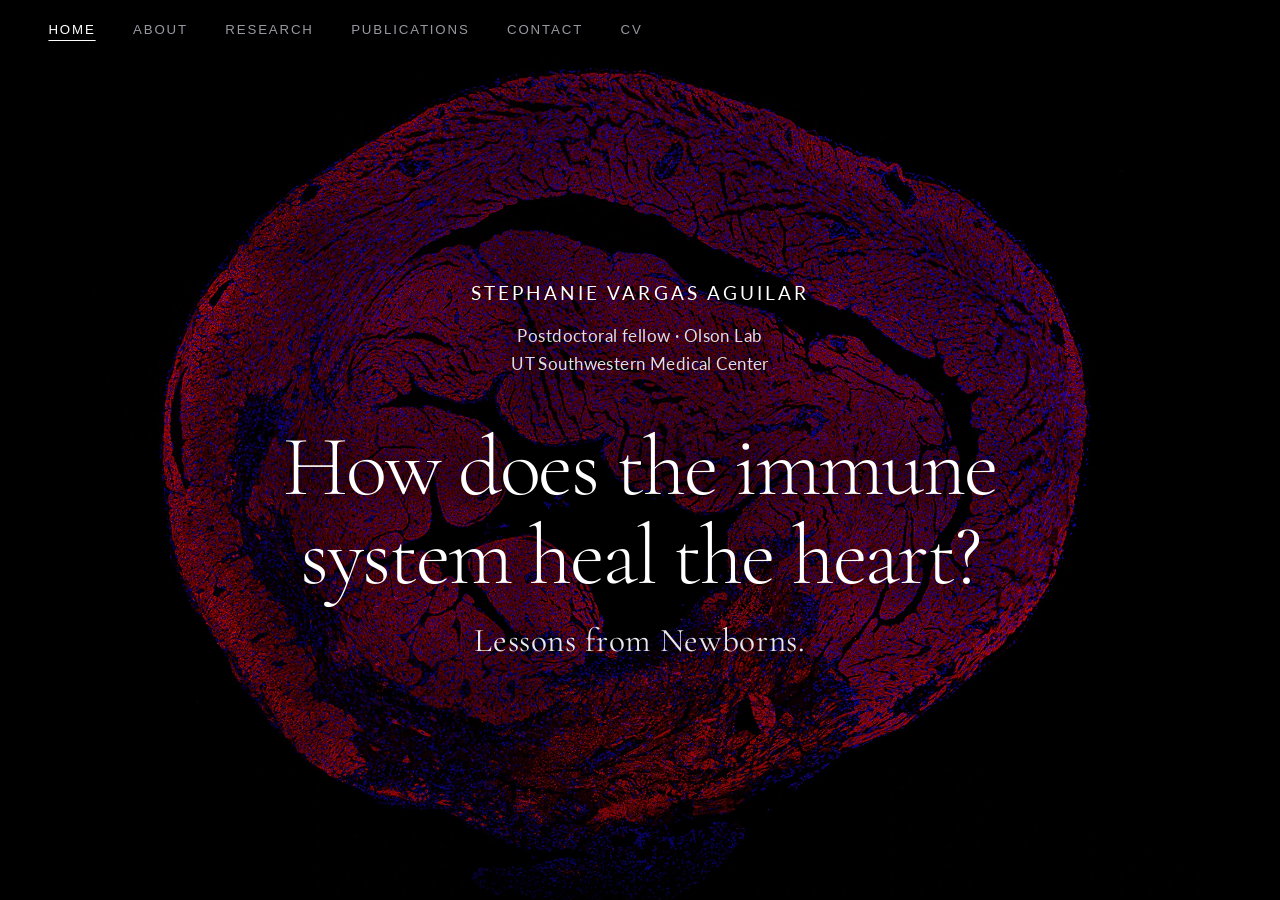
==== docs/index.html @ ab143a46 "Separate research and publications pages" ====
<!DOCTYPE html>
<html xmlns="http://www.w3.org/1999/xhtml" lang="en" xml:lang="en"><head>

<meta charset="utf-8">
<meta name="generator" content="quarto-1.9.36">

<meta name="viewport" content="width=device-width, initial-scale=1.0, user-scalable=yes">


<title>Stephanie Vargas Aguilar</title>
<style>
/* Default styles provided by pandoc.
** See https://pandoc.org/MANUAL.html#variables-for-html for config info.
*/
code{white-space: pre-wrap;}
span.smallcaps{font-variant: small-caps;}
div.columns{display: flex; gap: min(4vw, 1.5em);}
div.column{flex: auto; overflow-x: auto;}
div.hanging-indent{margin-left: 1.5em; text-indent: -1.5em;}
ul.task-list{list-style: none;}
ul.task-list li input[type="checkbox"] {
  width: 0.8em;
  margin: 0 0.8em 0.2em -1em; /* quarto-specific, see https://github.com/quarto-dev/quarto-cli/issues/4556 */ 
  vertical-align: middle;
}
</style>


<script src="site_libs/quarto-nav/quarto-nav.js"></script>
<script src="site_libs/quarto-nav/headroom.min.js"></script>
<script src="site_libs/clipboard/clipboard.min.js"></script>
<script src="site_libs/quarto-html/quarto.js" type="module"></script>
<script src="site_libs/quarto-html/tabsets/tabsets.js" type="module"></script>
<script src="site_libs/quarto-html/popper.min.js"></script>
<script src="site_libs/quarto-html/tippy.umd.min.js"></script>
<script src="site_libs/quarto-html/anchor.min.js"></script>
<link href="site_libs/quarto-html/tippy.css" rel="stylesheet">
<link href="site_libs/quarto-html/quarto-syntax-highlighting-845c23b38eaddc0f92fda52bfe77a8c8.css" rel="stylesheet" id="quarto-text-highlighting-styles">
<script src="site_libs/bootstrap/bootstrap.min.js"></script>
<link href="site_libs/bootstrap/bootstrap-icons.css" rel="stylesheet">
<link href="site_libs/bootstrap/bootstrap-0f246d23da5e783f6cfb48ce2b3e49b4.min.css" rel="stylesheet" append-hash="true" id="quarto-bootstrap" data-mode="light">
<script id="quarto-search-options" type="application/json">{
  "language": {
    "search-no-results-text": "No results",
    "search-matching-documents-text": "matching documents",
    "search-copy-link-title": "Copy link to search",
    "search-hide-matches-text": "Hide additional matches",
    "search-more-match-text": "more match in this document",
    "search-more-matches-text": "more matches in this document",
    "search-clear-button-title": "Clear",
    "search-text-placeholder": "",
    "search-detached-cancel-button-title": "Cancel",
    "search-submit-button-title": "Submit",
    "search-label": "Search"
  }
}</script>
<!-- Icon set. Quarto's `favicon:` key is deliberately NOT set: it emits a
     second rel="icon" and two competing ones make the browser's choice
     ambiguous. Order matters — SVG first, .ico as the declared alternate. -->
<link rel="icon" type="image/svg+xml" href="./images/favicon.svg">
<link rel="alternate icon" type="image/x-icon" href="./images/favicon.ico">
<link rel="apple-touch-icon" href="./images/apple-touch-icon.png">


</head>

<body class="nav-fixed quarto-light">

<div id="quarto-search-results"></div>
  <header id="quarto-header" class="headroom fixed-top">
    <nav class="navbar navbar-expand-lg " data-bs-theme="dark">
      <div class="navbar-container container-fluid">
          <button class="navbar-toggler" type="button" data-bs-toggle="collapse" data-bs-target="#navbarCollapse" aria-controls="navbarCollapse" role="menu" aria-expanded="false" aria-label="Toggle navigation" onclick="if (window.quartoToggleHeadroom) { window.quartoToggleHeadroom(); }">
  <span class="navbar-toggler-icon"></span>
</button>
          <div class="collapse navbar-collapse" id="navbarCollapse">
            <ul class="navbar-nav navbar-nav-scroll me-auto">
  <li class="nav-item">
    <a class="nav-link active" href="./index.html" aria-current="page"> 
<span class="menu-text">Home</span></a>
  </li>  
  <li class="nav-item">
    <a class="nav-link" href="./about.html"> 
<span class="menu-text">About</span></a>
  </li>  
  <li class="nav-item">
    <a class="nav-link" href="./research.html"> 
<span class="menu-text">Research</span></a>
  </li>  
  <li class="nav-item">
    <a class="nav-link" href="./publications.html"> 
<span class="menu-text">Publications</span></a>
  </li>  
  <li class="nav-item">
    <a class="nav-link" href="./contact.html"> 
<span class="menu-text">Contact</span></a>
  </li>  
  <li class="nav-item">
    <a class="nav-link" href="./files/vargas-aguilar_cv.pdf" target="_blank"> 
<span class="menu-text">CV</span></a>
  </li>  
</ul>
          </div> <!-- /navcollapse -->
            <div class="quarto-navbar-tools">
</div>
      </div> <!-- /container-fluid -->
    </nav>
</header>
<!-- content -->
<div id="quarto-content" class="quarto-container page-columns page-rows-contents page-layout-full page-navbar">
<!-- sidebar -->
<!-- margin-sidebar -->
    
<!-- main -->
<main class="content column-page" id="quarto-document-content"><header id="title-block-header" class="quarto-title-block"></header>




<div class="hero">
<div class="hero-inner">
<p><span class="hero-name">Stephanie Vargas Aguilar</span></p>
<p><span class="hero-role">Postdoctoral fellow · Olson Lab</span></p>
<p><span class="hero-affiliation">UT Southwestern Medical Center</span></p>
<p><span class="hero-question" role="heading" aria-level="1">How does the immune system heal the heart?</span></p>
<p><span class="hero-subtitle">Lessons from Newborns.</span></p>
</div>
<div class="hero-visual">
<picture>
  <source type="image/webp" srcset="images/heart-960.webp 960w, images/heart.webp 1884w" sizes="(min-aspect-ratio: 1884/1516) 88vw, 109svh">
  <img class="hero-image" src="images/Heart.jpg" width="1884" height="1516" alt="Microscopy image of a heart tissue section, with intricate red fibers and blue puncta against a black background." fetchpriority="high" decoding="async">
</picture>
</div>
</div>



</main> <!-- /main -->
<script id="quarto-html-after-body" type="application/javascript">
  window.document.addEventListener("DOMContentLoaded", function (event) {
    const icon = "";
    const anchorJS = new window.AnchorJS();
    anchorJS.options = {
      placement: 'right',
      icon: icon
    };
    anchorJS.add('.anchored');
    const isCodeAnnotation = (el) => {
      for (const clz of el.classList) {
        if (clz.startsWith('code-annotation-')) {                     
          return true;
        }
      }
      return false;
    }
    const onCopySuccess = function(e) {
      // button target
      const button = e.trigger;
      // don't keep focus
      button.blur();
      // flash "checked"
      button.classList.add('code-copy-button-checked');
      var currentTitle = button.getAttribute("title");
      button.setAttribute("title", "Copied!");
      let tooltip;
      if (window.bootstrap) {
        button.setAttribute("data-bs-toggle", "tooltip");
        button.setAttribute("data-bs-placement", "left");
        button.setAttribute("data-bs-title", "Copied!");
        tooltip = new bootstrap.Tooltip(button, 
          { trigger: "manual", 
            customClass: "code-copy-button-tooltip",
            offset: [0, -8]});
        tooltip.show();    
      }
      setTimeout(function() {
        if (tooltip) {
          tooltip.hide();
          button.removeAttribute("data-bs-title");
          button.removeAttribute("data-bs-toggle");
          button.removeAttribute("data-bs-placement");
        }
        button.setAttribute("title", currentTitle);
        button.classList.remove('code-copy-button-checked');
      }, 1000);
      // clear code selection
      e.clearSelection();
    }
    const getTextToCopy = function(trigger) {
      const outerScaffold = trigger.parentElement.cloneNode(true);
      const codeEl = outerScaffold.querySelector('code');
      for (const childEl of codeEl.children) {
        if (isCodeAnnotation(childEl)) {
          childEl.remove();
        }
      }
      return codeEl.innerText;
    }
    const clipboard = new window.ClipboardJS('.code-copy-button:not([data-in-quarto-modal])', {
      text: getTextToCopy
    });
    clipboard.on('success', onCopySuccess);
    if (window.document.getElementById('quarto-embedded-source-code-modal')) {
      const clipboardModal = new window.ClipboardJS('.code-copy-button[data-in-quarto-modal]', {
        text: getTextToCopy,
        container: window.document.getElementById('quarto-embedded-source-code-modal')
      });
      clipboardModal.on('success', onCopySuccess);
    }
      var localhostRegex = new RegExp(/^(?:http|https):\/\/localhost\:?[0-9]*\//);
      var mailtoRegex = new RegExp(/^mailto:/);
        var filterRegex = new RegExp("https:\/\/www\.stephanie-vargas\.com");
      var isInternal = (href) => {
          return filterRegex.test(href) || localhostRegex.test(href) || mailtoRegex.test(href);
      }
      // Inspect non-navigation links and adorn them if external
     var links = window.document.querySelectorAll('a[href]:not(.nav-link):not(.navbar-brand):not(.toc-action):not(.sidebar-link):not(.sidebar-item-toggle):not(.pagination-link):not(.no-external):not([aria-hidden]):not(.dropdown-item):not(.quarto-navigation-tool):not(.about-link)');
      for (var i=0; i<links.length; i++) {
        const link = links[i];
        if (!isInternal(link.href)) {
          // undo the damage that might have been done by quarto-nav.js in the case of
          // links that we want to consider external
          if (link.dataset.originalHref !== undefined) {
            link.href = link.dataset.originalHref;
          }
            // target, if specified
            link.setAttribute("target", "_blank");
            if (link.getAttribute("rel") === null) {
              link.setAttribute("rel", "noopener");
            }
        }
      }
    function tippyHover(el, contentFn, onTriggerFn, onUntriggerFn) {
      const config = {
        allowHTML: true,
        maxWidth: 500,
        delay: 100,
        arrow: false,
        appendTo: function(el) {
            return el.parentElement;
        },
        interactive: true,
        interactiveBorder: 10,
        theme: 'quarto',
        placement: 'bottom-start',
      };
      if (contentFn) {
        config.content = contentFn;
      }
      if (onTriggerFn) {
        config.onTrigger = onTriggerFn;
      }
      if (onUntriggerFn) {
        config.onUntrigger = onUntriggerFn;
      }
      window.tippy(el, config); 
    }
    const noterefs = window.document.querySelectorAll('a[role="doc-noteref"]');
    for (var i=0; i<noterefs.length; i++) {
      const ref = noterefs[i];
      tippyHover(ref, function() {
        // use id or data attribute instead here
        let href = ref.getAttribute('data-footnote-href') || ref.getAttribute('href');
        try { href = new URL(href).hash; } catch {}
        const id = href.replace(/^#\/?/, "");
        const note = window.document.getElementById(id);
        if (note) {
          return note.innerHTML;
        } else {
          return "";
        }
      });
    }
    const xrefs = window.document.querySelectorAll('a.quarto-xref');
    const processXRef = (id, note) => {
      // Strip column container classes
      const stripColumnClz = (el) => {
        el.classList.remove("page-full", "page-columns");
        if (el.children) {
          for (const child of el.children) {
            stripColumnClz(child);
          }
        }
      }
      stripColumnClz(note)
      if (id === null || id.startsWith('sec-')) {
        // Special case sections, only their first couple elements
        const container = document.createElement("div");
        if (note.children && note.children.length > 2) {
          container.appendChild(note.children[0].cloneNode(true));
          for (let i = 1; i < note.children.length; i++) {
            const child = note.children[i];
            if (child.tagName === "P" && child.innerText === "") {
              continue;
            } else {
              container.appendChild(child.cloneNode(true));
              break;
            }
          }
          if (window.Quarto?.typesetMath) {
            window.Quarto.typesetMath(container);
          }
          return container.innerHTML
        } else {
          if (window.Quarto?.typesetMath) {
            window.Quarto.typesetMath(note);
          }
          return note.innerHTML;
        }
      } else {
        // Remove any anchor links if they are present
        const anchorLink = note.querySelector('a.anchorjs-link');
        if (anchorLink) {
          anchorLink.remove();
        }
        if (window.Quarto?.typesetMath) {
          window.Quarto.typesetMath(note);
        }
        if (note.classList.contains("callout")) {
          return note.outerHTML;
        } else {
          return note.innerHTML;
        }
      }
    }
    for (var i=0; i<xrefs.length; i++) {
      const xref = xrefs[i];
      tippyHover(xref, undefined, function(instance) {
        instance.disable();
        let url = xref.getAttribute('href');
        let hash = undefined; 
        if (url.startsWith('#')) {
          hash = url;
        } else {
          try { hash = new URL(url).hash; } catch {}
        }
        if (hash) {
          const id = hash.replace(/^#\/?/, "");
          const note = window.document.getElementById(id);
          if (note !== null) {
            try {
              const html = processXRef(id, note.cloneNode(true));
              instance.setContent(html);
            } finally {
              instance.enable();
              instance.show();
            }
          } else {
            // See if we can fetch this
            fetch(url.split('#')[0])
            .then(res => res.text())
            .then(html => {
              const parser = new DOMParser();
              const htmlDoc = parser.parseFromString(html, "text/html");
              const note = htmlDoc.getElementById(id);
              if (note !== null) {
                const html = processXRef(id, note);
                instance.setContent(html);
              } 
            }).finally(() => {
              instance.enable();
              instance.show();
            });
          }
        } else {
          // See if we can fetch a full url (with no hash to target)
          // This is a special case and we should probably do some content thinning / targeting
          fetch(url)
          .then(res => res.text())
          .then(html => {
            const parser = new DOMParser();
            const htmlDoc = parser.parseFromString(html, "text/html");
            const note = htmlDoc.querySelector('main.content');
            if (note !== null) {
              // This should only happen for chapter cross references
              // (since there is no id in the URL)
              // remove the first header
              if (note.children.length > 0 && note.children[0].tagName === "HEADER") {
                note.children[0].remove();
              }
              const html = processXRef(null, note);
              instance.setContent(html);
            } 
          }).finally(() => {
            instance.enable();
            instance.show();
          });
        }
      }, function(instance) {
      });
    }
        let selectedAnnoteEl;
        const selectorForAnnotation = ( cell, annotation) => {
          let cellAttr = 'data-code-cell="' + cell + '"';
          let lineAttr = 'data-code-annotation="' +  annotation + '"';
          const selector = 'span[' + cellAttr + '][' + lineAttr + ']';
          return selector;
        }
        const selectCodeLines = (annoteEl) => {
          const doc = window.document;
          const targetCell = annoteEl.getAttribute("data-target-cell");
          const targetAnnotation = annoteEl.getAttribute("data-target-annotation");
          const annoteSpan = window.document.querySelector(selectorForAnnotation(targetCell, targetAnnotation));
          const lines = annoteSpan.getAttribute("data-code-lines").split(",");
          const lineIds = lines.map((line) => {
            return targetCell + "-" + line;
          })
          let top = null;
          let height = null;
          let parent = null;
          if (lineIds.length > 0) {
              //compute the position of the single el (top and bottom and make a div)
              const el = window.document.getElementById(lineIds[0]);
              top = el.offsetTop;
              height = el.offsetHeight;
              parent = el.parentElement.parentElement;
            if (lineIds.length > 1) {
              const lastEl = window.document.getElementById(lineIds[lineIds.length - 1]);
              const bottom = lastEl.offsetTop + lastEl.offsetHeight;
              height = bottom - top;
            }
            if (top !== null && height !== null && parent !== null) {
              // cook up a div (if necessary) and position it 
              let div = window.document.getElementById("code-annotation-line-highlight");
              if (div === null) {
                div = window.document.createElement("div");
                div.setAttribute("id", "code-annotation-line-highlight");
                div.style.position = 'absolute';
                parent.appendChild(div);
              }
              div.style.top = top - 2 + "px";
              div.style.height = height + 4 + "px";
              div.style.left = 0;
              let gutterDiv = window.document.getElementById("code-annotation-line-highlight-gutter");
              if (gutterDiv === null) {
                gutterDiv = window.document.createElement("div");
                gutterDiv.setAttribute("id", "code-annotation-line-highlight-gutter");
                gutterDiv.style.position = 'absolute';
                const codeCell = window.document.getElementById(targetCell);
                const gutter = codeCell.querySelector('.code-annotation-gutter');
                gutter.appendChild(gutterDiv);
              }
              gutterDiv.style.top = top - 2 + "px";
              gutterDiv.style.height = height + 4 + "px";
            }
            selectedAnnoteEl = annoteEl;
          }
        };
        const unselectCodeLines = () => {
          const elementsIds = ["code-annotation-line-highlight", "code-annotation-line-highlight-gutter"];
          elementsIds.forEach((elId) => {
            const div = window.document.getElementById(elId);
            if (div) {
              div.remove();
            }
          });
          selectedAnnoteEl = undefined;
        };
          // Handle positioning of the toggle
      window.addEventListener(
        "resize",
        throttle(() => {
          elRect = undefined;
          if (selectedAnnoteEl) {
            selectCodeLines(selectedAnnoteEl);
          }
        }, 10)
      );
      function throttle(fn, ms) {
      let throttle = false;
      let timer;
        return (...args) => {
          if(!throttle) { // first call gets through
              fn.apply(this, args);
              throttle = true;
          } else { // all the others get throttled
              if(timer) clearTimeout(timer); // cancel #2
              timer = setTimeout(() => {
                fn.apply(this, args);
                timer = throttle = false;
              }, ms);
          }
        };
      }
        // Attach click handler to the DT
        const annoteDls = window.document.querySelectorAll('dt[data-target-cell]');
        for (const annoteDlNode of annoteDls) {
          annoteDlNode.addEventListener('click', (event) => {
            const clickedEl = event.target;
            if (clickedEl !== selectedAnnoteEl) {
              unselectCodeLines();
              const activeEl = window.document.querySelector('dt[data-target-cell].code-annotation-active');
              if (activeEl) {
                activeEl.classList.remove('code-annotation-active');
              }
              selectCodeLines(clickedEl);
              clickedEl.classList.add('code-annotation-active');
            } else {
              // Unselect the line
              unselectCodeLines();
              clickedEl.classList.remove('code-annotation-active');
            }
          });
        }
    const findCites = (el) => {
      const parentEl = el.parentElement;
      if (parentEl) {
        const cites = parentEl.dataset.cites;
        if (cites) {
          return {
            el,
            cites: cites.split(' ')
          };
        } else {
          return findCites(el.parentElement)
        }
      } else {
        return undefined;
      }
    };
    var bibliorefs = window.document.querySelectorAll('a[role="doc-biblioref"]');
    for (var i=0; i<bibliorefs.length; i++) {
      const ref = bibliorefs[i];
      const citeInfo = findCites(ref);
      if (citeInfo) {
        tippyHover(citeInfo.el, function() {
          var popup = window.document.createElement('div');
          citeInfo.cites.forEach(function(cite) {
            var citeDiv = window.document.createElement('div');
            citeDiv.classList.add('hanging-indent');
            citeDiv.classList.add('csl-entry');
            var biblioDiv = window.document.getElementById('ref-' + cite);
            if (biblioDiv) {
              citeDiv.innerHTML = biblioDiv.innerHTML;
            }
            popup.appendChild(citeDiv);
          });
          return popup.innerHTML;
        });
      }
    }
  });
  </script>
</div> <!-- /content -->
<footer class="footer">
  <div class="nav-footer">
    <div class="nav-footer-left">
      &nbsp;
    </div>   
    <div class="nav-footer-center">
<p>© 2026 Stephanie Vargas Aguilar · UT Southwestern Medical Center</p>
</div>
    <div class="nav-footer-right">
      &nbsp;
    </div>
  </div>
</footer>




</body></html>
---- docs/site_libs/quarto-html/tippy.css ----
.tippy-box[data-animation=fade][data-state=hidden]{opacity:0}[data-tippy-root]{max-width:calc(100vw - 10px)}.tippy-box{position:relative;background-color:#333;color:#fff;border-radius:4px;font-size:14px;line-height:1.4;white-space:normal;outline:0;transition-property:transform,visibility,opacity}.tippy-box[data-placement^=top]>.tippy-arrow{bottom:0}.tippy-box[data-placement^=top]>.tippy-arrow:before{bottom:-7px;left:0;border-width:8px 8px 0;border-top-color:initial;transform-origin:center top}.tippy-box[data-placement^=bottom]>.tippy-arrow{top:0}.tippy-box[data-placement^=bottom]>.tippy-arrow:before{top:-7px;left:0;border-width:0 8px 8px;border-bottom-color:initial;transform-origin:center bottom}.tippy-box[data-placement^=left]>.tippy-arrow{right:0}.tippy-box[data-placement^=left]>.tippy-arrow:before{border-width:8px 0 8px 8px;border-left-color:initial;right:-7px;transform-origin:center left}.tippy-box[data-placement^=right]>.tippy-arrow{left:0}.tippy-box[data-placement^=right]>.tippy-arrow:before{left:-7px;border-width:8px 8px 8px 0;border-right-color:initial;transform-origin:center right}.tippy-box[data-inertia][data-state=visible]{transition-timing-function:cubic-bezier(.54,1.5,.38,1.11)}.tippy-arrow{width:16px;height:16px;color:#333}.tippy-arrow:before{content:"";position:absolute;border-color:transparent;border-style:solid}.tippy-content{position:relative;padding:5px 9px;z-index:1}
---- docs/site_libs/quarto-html/quarto-syntax-highlighting-845c23b38eaddc0f92fda52bfe77a8c8.css ----
/* quarto syntax highlight colors */
:root {
  --quarto-hl-ot-color: #003B4F;
  --quarto-hl-at-color: #657422;
  --quarto-hl-ss-color: #20794D;
  --quarto-hl-an-color: #5E5E5E;
  --quarto-hl-fu-color: #4758AB;
  --quarto-hl-st-color: #20794D;
  --quarto-hl-cf-color: #003B4F;
  --quarto-hl-op-color: #5E5E5E;
  --quarto-hl-er-color: #AD0000;
  --quarto-hl-bn-color: #AD0000;
  --quarto-hl-al-color: #AD0000;
  --quarto-hl-va-color: #111111;
  --quarto-hl-bu-color: inherit;
  --quarto-hl-ex-color: inherit;
  --quarto-hl-pp-color: #AD0000;
  --quarto-hl-in-color: #5E5E5E;
  --quarto-hl-vs-color: #20794D;
  --quarto-hl-wa-color: #5E5E5E;
  --quarto-hl-do-color: #5E5E5E;
  --quarto-hl-im-color: #00769E;
  --quarto-hl-ch-color: #20794D;
  --quarto-hl-dt-color: #AD0000;
  --quarto-hl-fl-color: #AD0000;
  --quarto-hl-co-color: #5E5E5E;
  --quarto-hl-cv-color: #5E5E5E;
  --quarto-hl-cn-color: #8f5902;
  --quarto-hl-sc-color: #5E5E5E;
  --quarto-hl-dv-color: #AD0000;
  --quarto-hl-kw-color: #003B4F;
}

/* other quarto variables */
:root {
  --quarto-font-monospace: SFMono-Regular, Menlo, Monaco, Consolas, "Liberation Mono", "Courier New", monospace;
}

/* syntax highlight based on Pandoc's rules */
pre > code.sourceCode > span {
  color: #003B4F;
}

code.sourceCode > span {
  color: #003B4F;
}

div.sourceCode,
div.sourceCode pre.sourceCode {
  color: #003B4F;
}

/* Normal */
code span {
  color: #003B4F;
}

/* Alert */
code span.al {
  color: #AD0000;
  font-style: inherit;
}

/* Annotation */
code span.an {
  color: #5E5E5E;
  font-style: inherit;
}

/* Attribute */
code span.at {
  color: #657422;
  font-style: inherit;
}

/* BaseN */
code span.bn {
  color: #AD0000;
  font-style: inherit;
}

/* BuiltIn */
code span.bu {
  font-style: inherit;
}

/* ControlFlow */
code span.cf {
  color: #003B4F;
  font-weight: bold;
  font-style: inherit;
}

/* Char */
code span.ch {
  color: #20794D;
  font-style: inherit;
}

/* Constant */
code span.cn {
  color: #8f5902;
  font-style: inherit;
}

/* Comment */
code span.co {
  color: #5E5E5E;
  font-style: inherit;
}

/* CommentVar */
code span.cv {
  color: #5E5E5E;
  font-style: italic;
}

/* Documentation */
code span.do {
  color: #5E5E5E;
  font-style: italic;
}

/* DataType */
code span.dt {
  color: #AD0000;
  font-style: inherit;
}

/* DecVal */
code span.dv {
  color: #AD0000;
  font-style: inherit;
}

/* Error */
code span.er {
  color: #AD0000;
  font-style: inherit;
}

/* Extension */
code span.ex {
  font-style: inherit;
}

/* Float */
code span.fl {
  color: #AD0000;
  font-style: inherit;
}

/* Function */
code span.fu {
  color: #4758AB;
  font-style: inherit;
}

/* Import */
code span.im {
  color: #00769E;
  font-style: inherit;
}

/* Information */
code span.in {
  color: #5E5E5E;
  font-style: inherit;
}

/* Keyword */
code span.kw {
  color: #003B4F;
  font-weight: bold;
  font-style: inherit;
}

/* Operator */
code span.op {
  color: #5E5E5E;
  font-style: inherit;
}

/* Other */
code span.ot {
  color: #003B4F;
  font-style: inherit;
}

/* Preprocessor */
code span.pp {
  color: #AD0000;
  font-style: inherit;
}

/* SpecialChar */
code span.sc {
  color: #5E5E5E;
  font-style: inherit;
}

/* SpecialString */
code span.ss {
  color: #20794D;
  font-style: inherit;
}

/* String */
code span.st {
  color: #20794D;
  font-style: inherit;
}

/* Variable */
code span.va {
  color: #111111;
  font-style: inherit;
}

/* VerbatimString */
code span.vs {
  color: #20794D;
  font-style: inherit;
}

/* Warning */
code span.wa {
  color: #5E5E5E;
  font-style: italic;
}

.prevent-inlining {
  content: "</";
}

/*# sourceMappingURL=ac89f0bb514bba72461919f78549e31c.css.map */
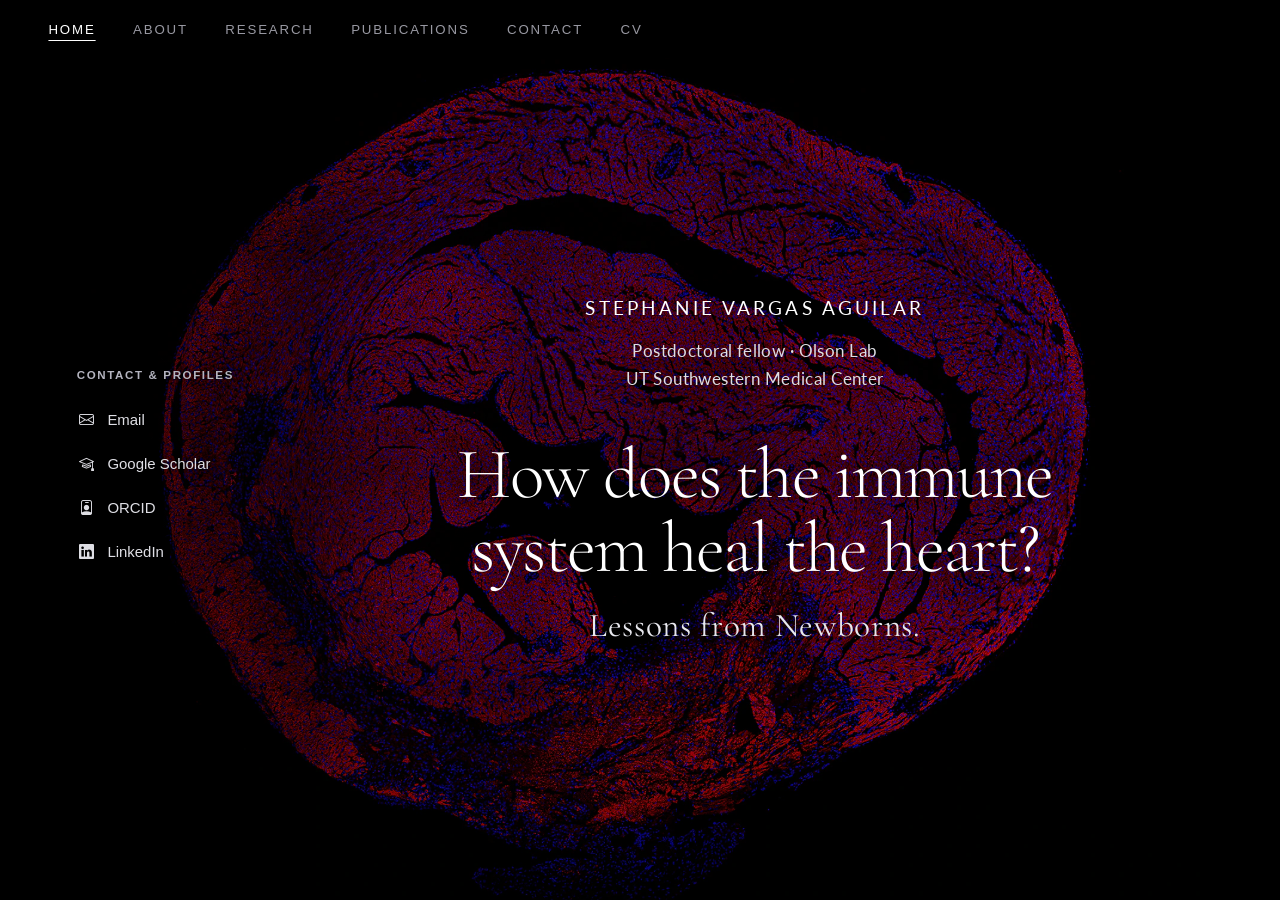
==== commit abddc5c8: "Add responsive homepage contact column" ====
--- a/docs/index.html
+++ b/docs/index.html
@@ -38,7 +38,7 @@
 <link href="site_libs/quarto-html/quarto-syntax-highlighting-845c23b38eaddc0f92fda52bfe77a8c8.css" rel="stylesheet" id="quarto-text-highlighting-styles">
 <script src="site_libs/bootstrap/bootstrap.min.js"></script>
 <link href="site_libs/bootstrap/bootstrap-icons.css" rel="stylesheet">
-<link href="site_libs/bootstrap/bootstrap-0f246d23da5e783f6cfb48ce2b3e49b4.min.css" rel="stylesheet" append-hash="true" id="quarto-bootstrap" data-mode="light">
+<link href="site_libs/bootstrap/bootstrap-7efe3e5cfa636e5c3e27da81598866ca.min.css" rel="stylesheet" append-hash="true" id="quarto-bootstrap" data-mode="light">
 <script id="quarto-search-options" type="application/json">{
   "language": {
     "search-no-results-text": "No results",
@@ -125,6 +125,16 @@
 <p><span class="hero-question" role="heading" aria-level="1">How does the immune system heal the heart?</span></p>
 <p><span class="hero-subtitle">Lessons from Newborns.</span></p>
 </div>
+<div class="hero-contact" role="complementary" aria-labelledby="hero-contact-title">
+  <p id="hero-contact-title" class="hero-contact-title">Contact &amp; profiles</p>
+  <!-- Keep profile destinations in sync with contact.qmd. -->
+  <ul class="hero-contact-links">
+    <li><a href="mailto:stephanie.vargasaguilar@utsouthwestern.edu" title="stephanie.vargasaguilar@utsouthwestern.edu"><i class="bi bi-envelope" aria-hidden="true"></i><span>Email</span></a></li>
+    <li><a href="https://scholar.google.com/citations?hl=en&amp;user=LvXfnqUAAAAJ"><i class="bi bi-mortarboard" aria-hidden="true"></i><span>Google Scholar</span></a></li>
+    <li><a href="https://orcid.org/0000-0002-6584-0209"><i class="bi bi-person-badge" aria-hidden="true"></i><span>ORCID</span></a></li>
+    <li><a href="https://www.linkedin.com/in/stephanievargasaguilar"><i class="bi bi-linkedin" aria-hidden="true"></i><span>LinkedIn</span></a></li>
+  </ul>
+</div>
 <div class="hero-visual">
 <picture>
   <source type="image/webp" srcset="images/heart-960.webp 960w, images/heart.webp 1884w" sizes="(min-aspect-ratio: 1884/1516) 88vw, 109svh">
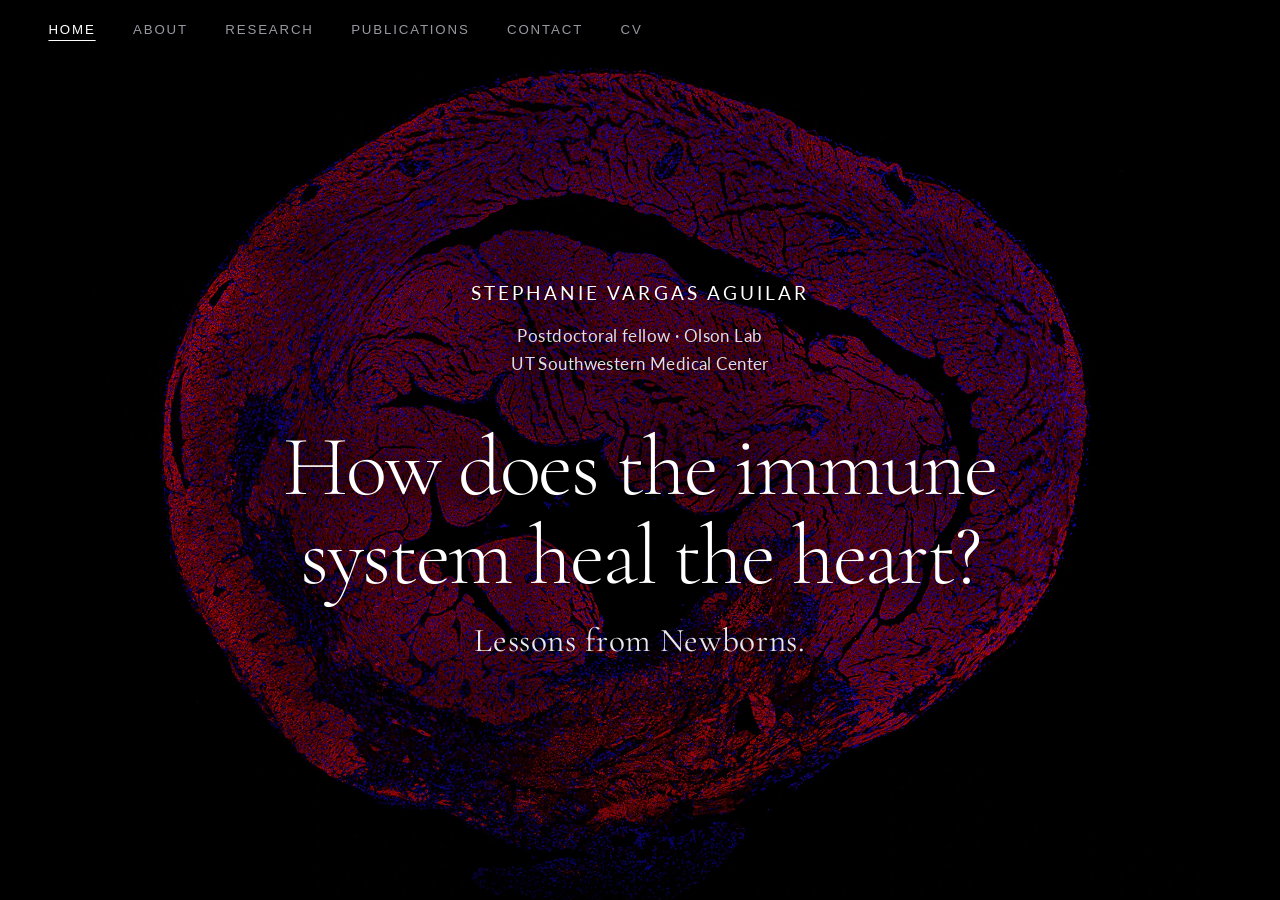
==== commit 1e571129: "Move contact sidebar to content pages" ====
--- a/docs/index.html
+++ b/docs/index.html
@@ -38,7 +38,7 @@
 <link href="site_libs/quarto-html/quarto-syntax-highlighting-845c23b38eaddc0f92fda52bfe77a8c8.css" rel="stylesheet" id="quarto-text-highlighting-styles">
 <script src="site_libs/bootstrap/bootstrap.min.js"></script>
 <link href="site_libs/bootstrap/bootstrap-icons.css" rel="stylesheet">
-<link href="site_libs/bootstrap/bootstrap-7efe3e5cfa636e5c3e27da81598866ca.min.css" rel="stylesheet" append-hash="true" id="quarto-bootstrap" data-mode="light">
+<link href="site_libs/bootstrap/bootstrap-00674653b8f00240c8cc16f818cf41dd.min.css" rel="stylesheet" append-hash="true" id="quarto-bootstrap" data-mode="light">
 <script id="quarto-search-options" type="application/json">{
   "language": {
     "search-no-results-text": "No results",
@@ -125,16 +125,6 @@
 <p><span class="hero-question" role="heading" aria-level="1">How does the immune system heal the heart?</span></p>
 <p><span class="hero-subtitle">Lessons from Newborns.</span></p>
 </div>
-<div class="hero-contact" role="complementary" aria-labelledby="hero-contact-title">
-  <p id="hero-contact-title" class="hero-contact-title">Contact &amp; profiles</p>
-  <!-- Keep profile destinations in sync with contact.qmd. -->
-  <ul class="hero-contact-links">
-    <li><a href="mailto:stephanie.vargasaguilar@utsouthwestern.edu" title="stephanie.vargasaguilar@utsouthwestern.edu"><i class="bi bi-envelope" aria-hidden="true"></i><span>Email</span></a></li>
-    <li><a href="https://scholar.google.com/citations?hl=en&amp;user=LvXfnqUAAAAJ"><i class="bi bi-mortarboard" aria-hidden="true"></i><span>Google Scholar</span></a></li>
-    <li><a href="https://orcid.org/0000-0002-6584-0209"><i class="bi bi-person-badge" aria-hidden="true"></i><span>ORCID</span></a></li>
-    <li><a href="https://www.linkedin.com/in/stephanievargasaguilar"><i class="bi bi-linkedin" aria-hidden="true"></i><span>LinkedIn</span></a></li>
-  </ul>
-</div>
 <div class="hero-visual">
 <picture>
   <source type="image/webp" srcset="images/heart-960.webp 960w, images/heart.webp 1884w" sizes="(min-aspect-ratio: 1884/1516) 88vw, 109svh">
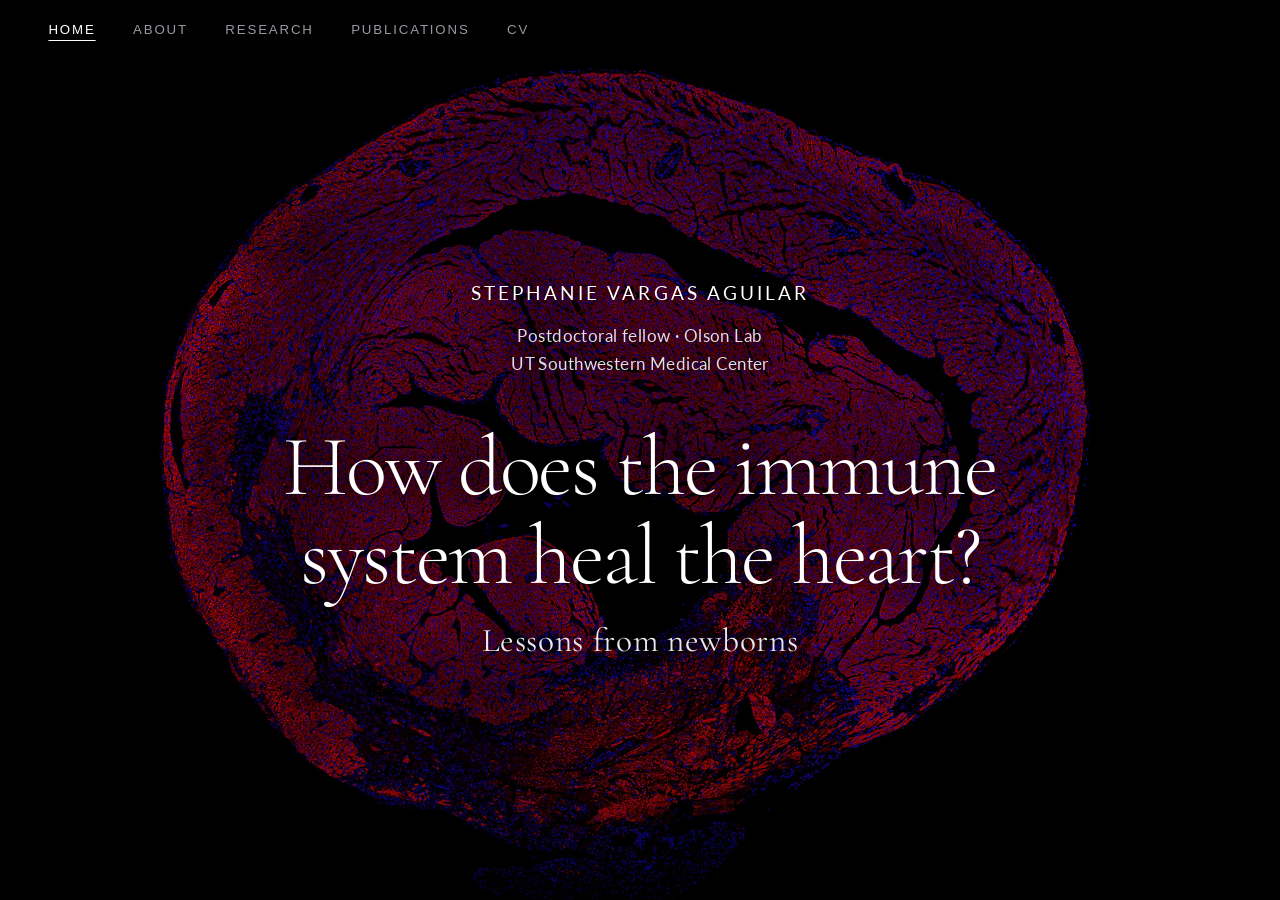
==== commit 6e342304: "Refine contact sidebar and homepage subtitle" ====
--- a/docs/index.html
+++ b/docs/index.html
@@ -38,7 +38,7 @@
 <link href="site_libs/quarto-html/quarto-syntax-highlighting-845c23b38eaddc0f92fda52bfe77a8c8.css" rel="stylesheet" id="quarto-text-highlighting-styles">
 <script src="site_libs/bootstrap/bootstrap.min.js"></script>
 <link href="site_libs/bootstrap/bootstrap-icons.css" rel="stylesheet">
-<link href="site_libs/bootstrap/bootstrap-00674653b8f00240c8cc16f818cf41dd.min.css" rel="stylesheet" append-hash="true" id="quarto-bootstrap" data-mode="light">
+<link href="site_libs/bootstrap/bootstrap-ee5cb6722c800998af233ccce52af0af.min.css" rel="stylesheet" append-hash="true" id="quarto-bootstrap" data-mode="light">
 <script id="quarto-search-options" type="application/json">{
   "language": {
     "search-no-results-text": "No results",
@@ -92,10 +92,6 @@
 <span class="menu-text">Publications</span></a>
   </li>  
   <li class="nav-item">
-    <a class="nav-link" href="./contact.html"> 
-<span class="menu-text">Contact</span></a>
-  </li>  
-  <li class="nav-item">
     <a class="nav-link" href="./files/vargas-aguilar_cv.pdf" target="_blank"> 
 <span class="menu-text">CV</span></a>
   </li>  
@@ -123,7 +119,7 @@
 <p><span class="hero-role">Postdoctoral fellow · Olson Lab</span></p>
 <p><span class="hero-affiliation">UT Southwestern Medical Center</span></p>
 <p><span class="hero-question" role="heading" aria-level="1">How does the immune system heal the heart?</span></p>
-<p><span class="hero-subtitle">Lessons from Newborns.</span></p>
+<p><span class="hero-subtitle">Lessons from newborns</span></p>
 </div>
 <div class="hero-visual">
 <picture>
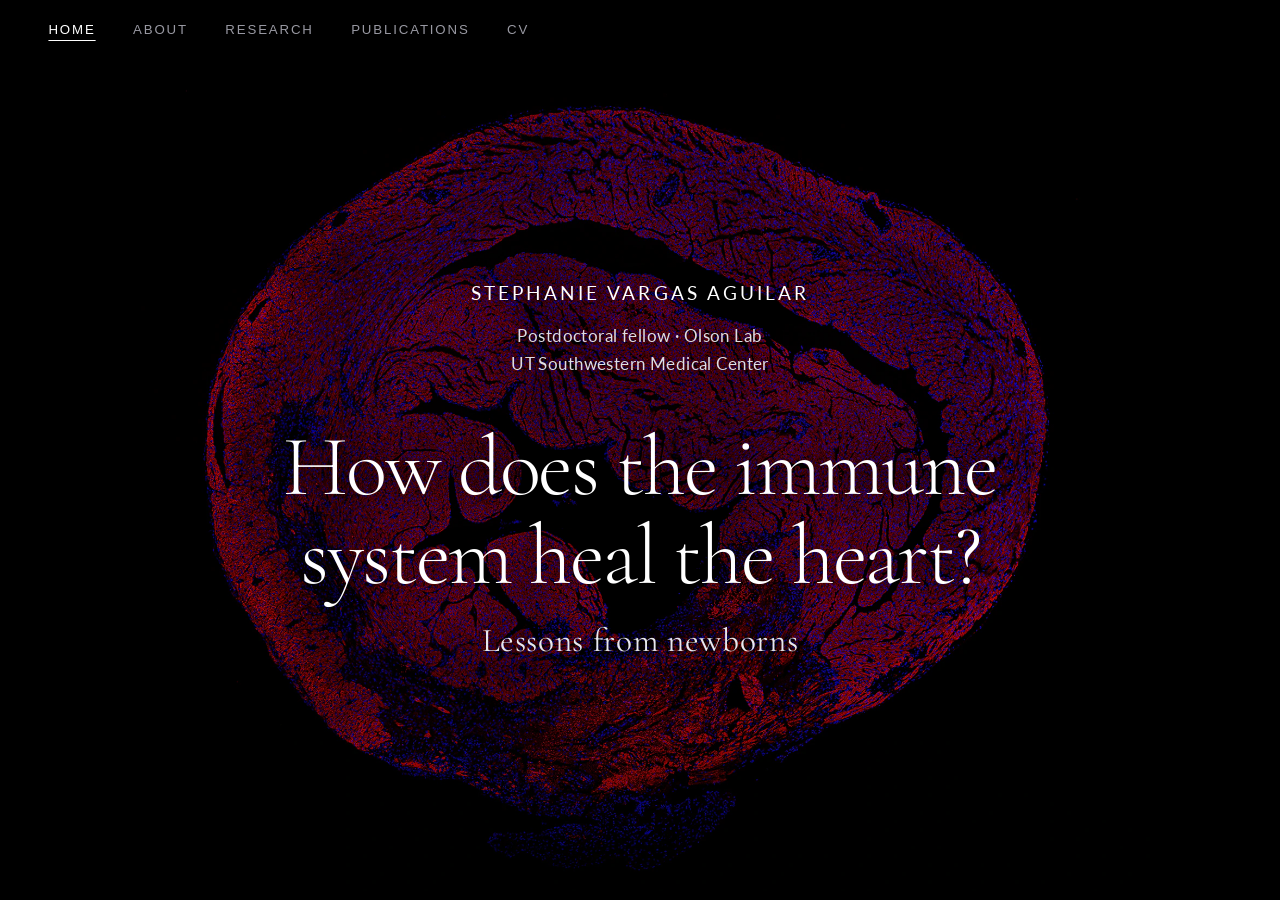
==== commit d8fa7bbd: "Reduce homepage heart crop and update Olson Lab link" ====
--- a/docs/index.html
+++ b/docs/index.html
@@ -38,7 +38,7 @@
 <link href="site_libs/quarto-html/quarto-syntax-highlighting-845c23b38eaddc0f92fda52bfe77a8c8.css" rel="stylesheet" id="quarto-text-highlighting-styles">
 <script src="site_libs/bootstrap/bootstrap.min.js"></script>
 <link href="site_libs/bootstrap/bootstrap-icons.css" rel="stylesheet">
-<link href="site_libs/bootstrap/bootstrap-ee5cb6722c800998af233ccce52af0af.min.css" rel="stylesheet" append-hash="true" id="quarto-bootstrap" data-mode="light">
+<link href="site_libs/bootstrap/bootstrap-48d84494b7764a7dcab807bcd66a87be.min.css" rel="stylesheet" append-hash="true" id="quarto-bootstrap" data-mode="light">
 <script id="quarto-search-options" type="application/json">{
   "language": {
     "search-no-results-text": "No results",
@@ -123,7 +123,7 @@
 </div>
 <div class="hero-visual">
 <picture>
-  <source type="image/webp" srcset="images/heart-960.webp 960w, images/heart.webp 1884w" sizes="(min-aspect-ratio: 1884/1516) 88vw, 109svh">
+  <source type="image/webp" srcset="images/heart-960.webp 960w, images/heart.webp 1884w" sizes="(min-aspect-ratio: 1884/1516) 80vw, 109svh">
   <img class="hero-image" src="images/Heart.jpg" width="1884" height="1516" alt="Microscopy image of a heart tissue section, with intricate red fibers and blue puncta against a black background." fetchpriority="high" decoding="async">
 </picture>
 </div>
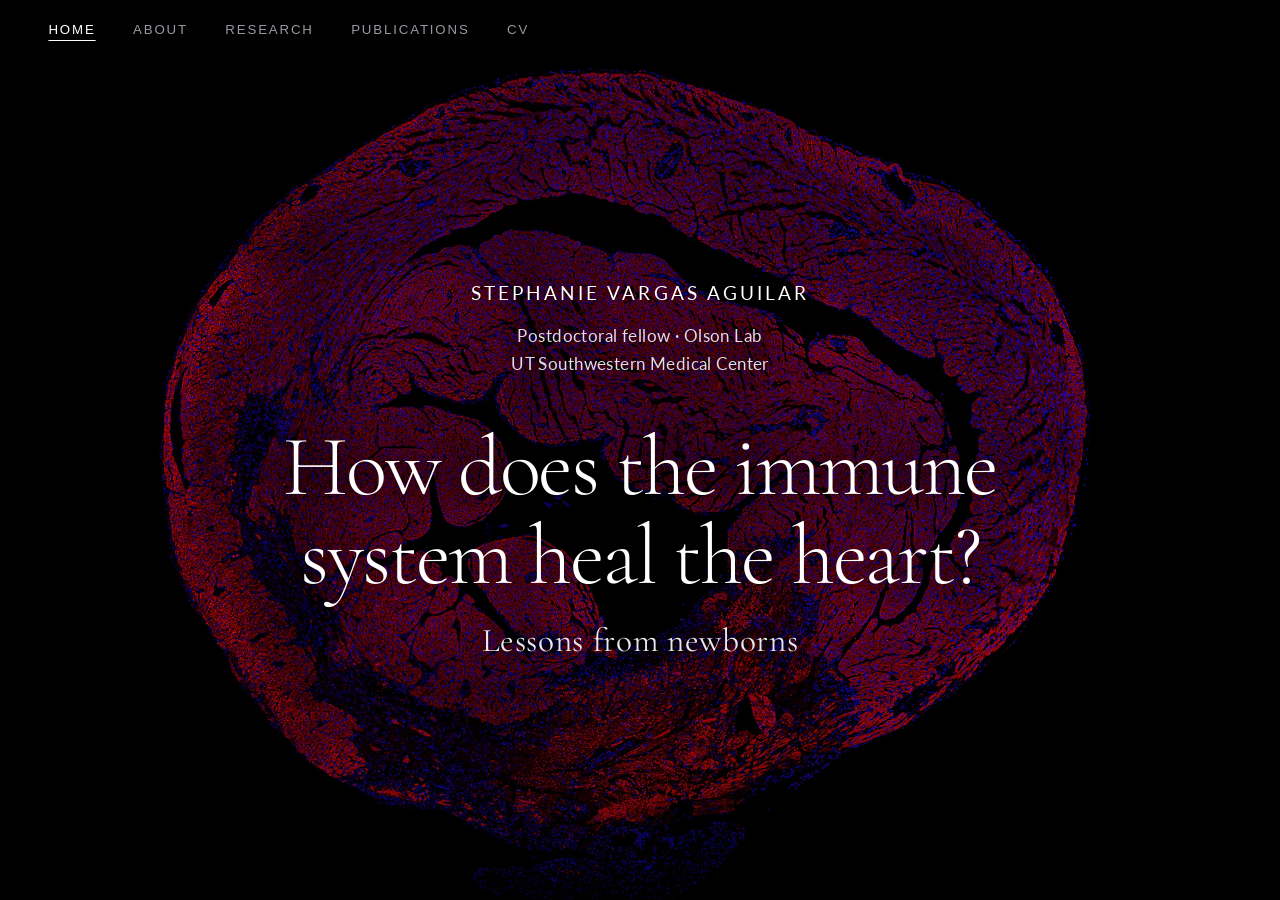
==== commit 82f37eab: "Restore centered homepage heart to 88 percent" ====
--- a/docs/index.html
+++ b/docs/index.html
@@ -38,7 +38,7 @@
 <link href="site_libs/quarto-html/quarto-syntax-highlighting-845c23b38eaddc0f92fda52bfe77a8c8.css" rel="stylesheet" id="quarto-text-highlighting-styles">
 <script src="site_libs/bootstrap/bootstrap.min.js"></script>
 <link href="site_libs/bootstrap/bootstrap-icons.css" rel="stylesheet">
-<link href="site_libs/bootstrap/bootstrap-48d84494b7764a7dcab807bcd66a87be.min.css" rel="stylesheet" append-hash="true" id="quarto-bootstrap" data-mode="light">
+<link href="site_libs/bootstrap/bootstrap-ee5cb6722c800998af233ccce52af0af.min.css" rel="stylesheet" append-hash="true" id="quarto-bootstrap" data-mode="light">
 <script id="quarto-search-options" type="application/json">{
   "language": {
     "search-no-results-text": "No results",
@@ -123,7 +123,7 @@
 </div>
 <div class="hero-visual">
 <picture>
-  <source type="image/webp" srcset="images/heart-960.webp 960w, images/heart.webp 1884w" sizes="(min-aspect-ratio: 1884/1516) 80vw, 109svh">
+  <source type="image/webp" srcset="images/heart-960.webp 960w, images/heart.webp 1884w" sizes="(min-aspect-ratio: 1884/1516) 88vw, 109svh">
   <img class="hero-image" src="images/Heart.jpg" width="1884" height="1516" alt="Microscopy image of a heart tissue section, with intricate red fibers and blue puncta against a black background." fetchpriority="high" decoding="async">
 </picture>
 </div>
